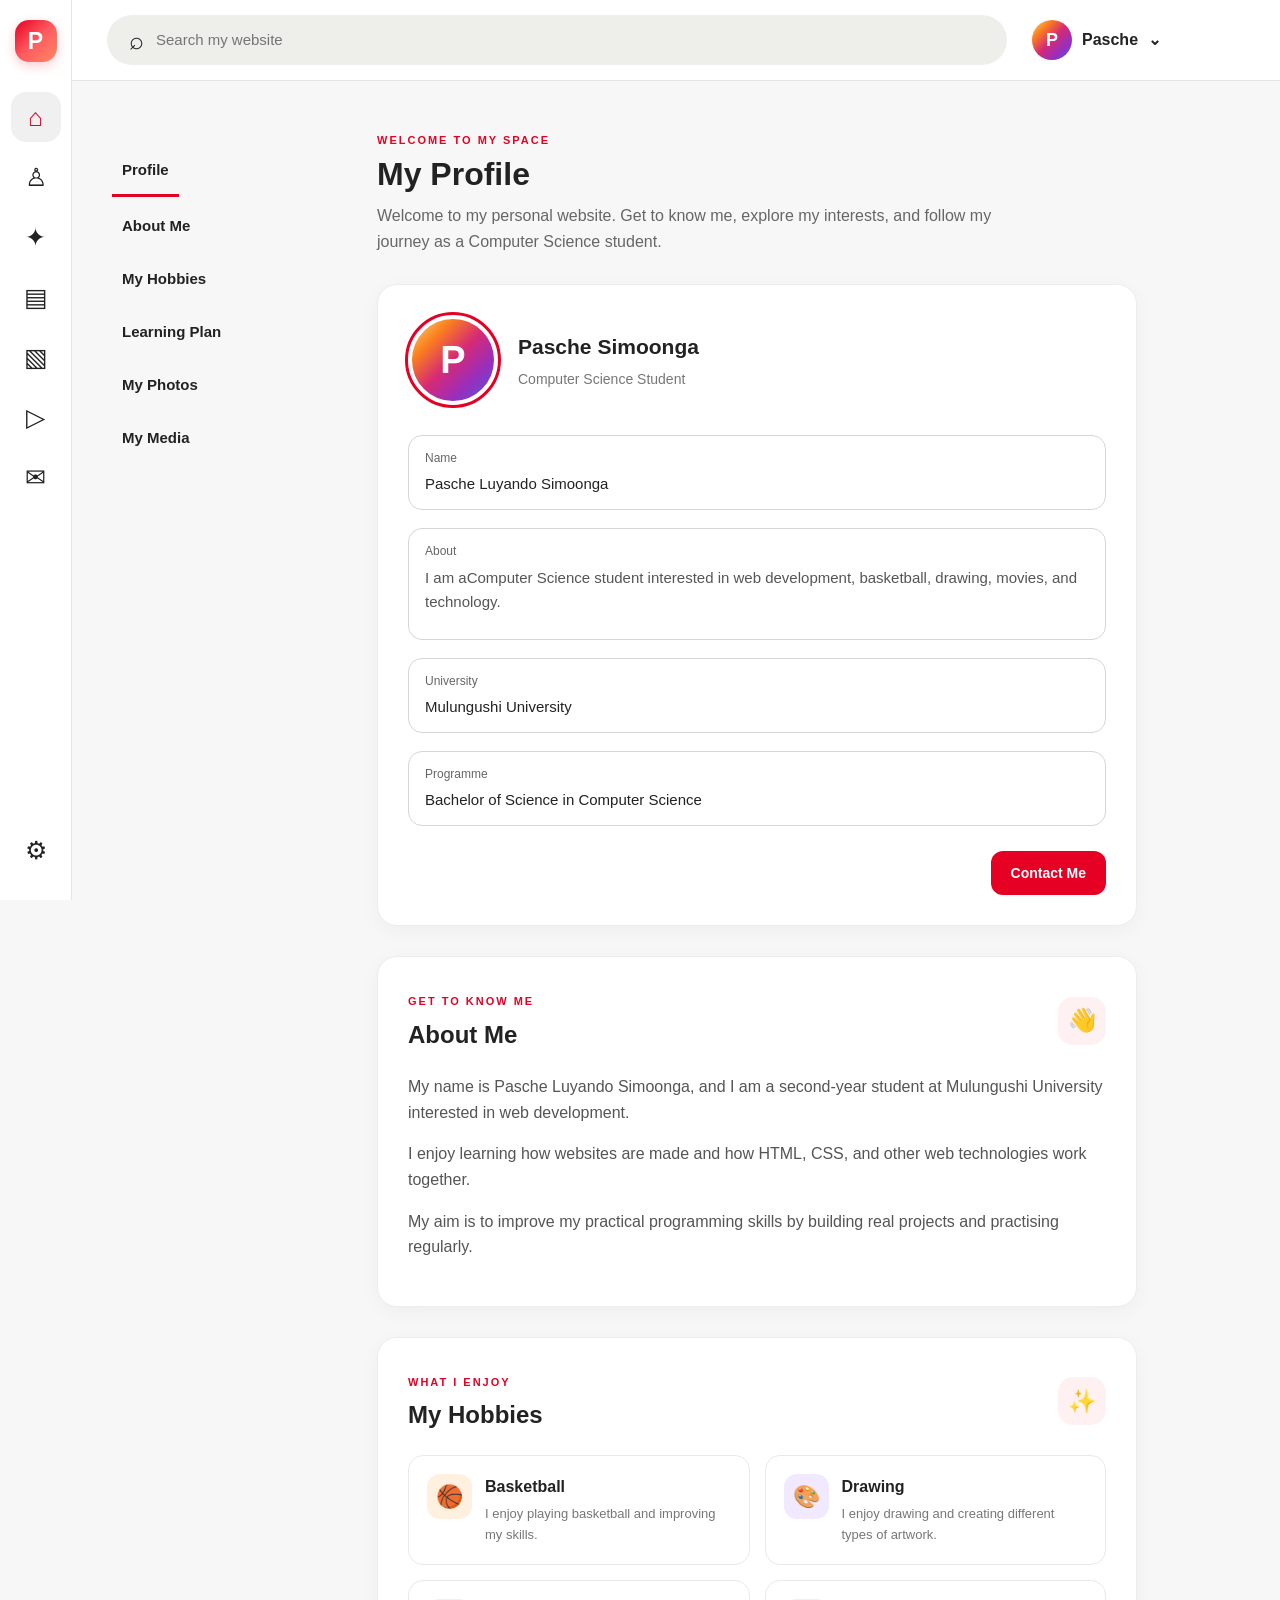
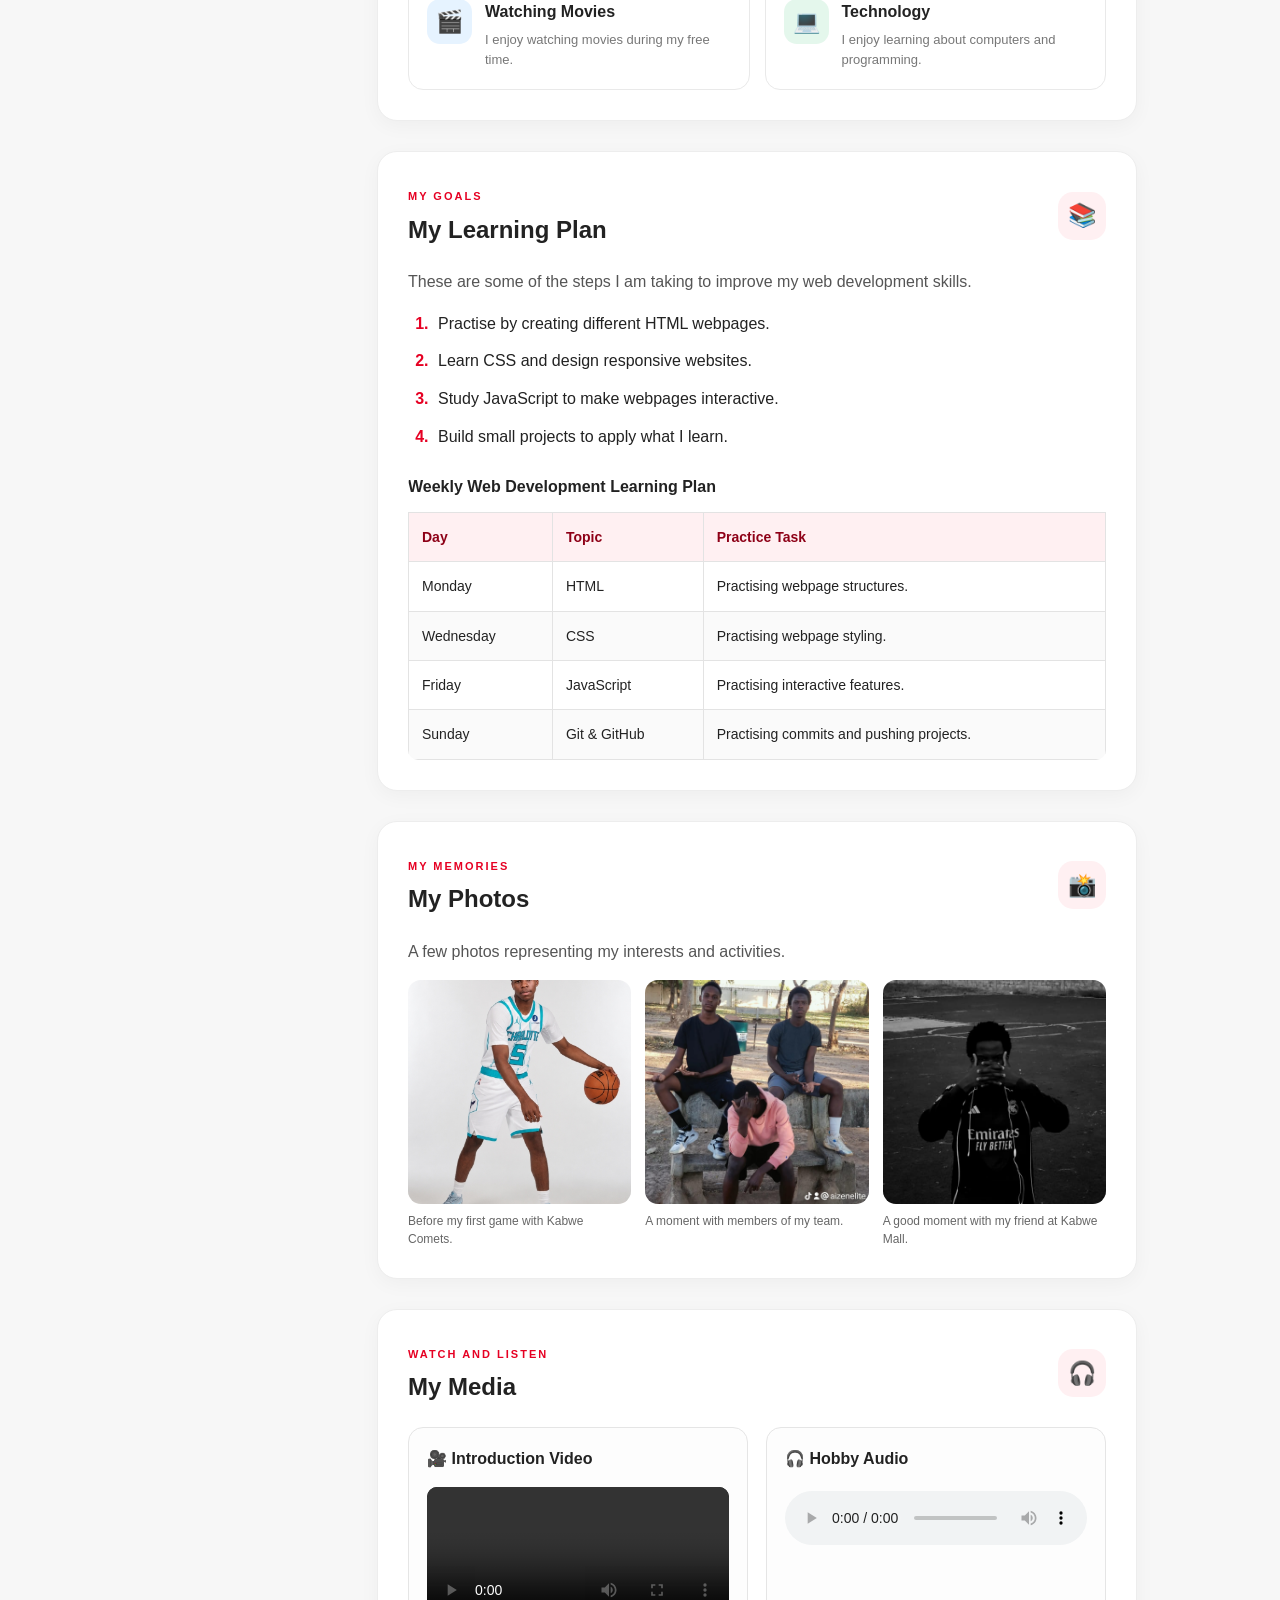
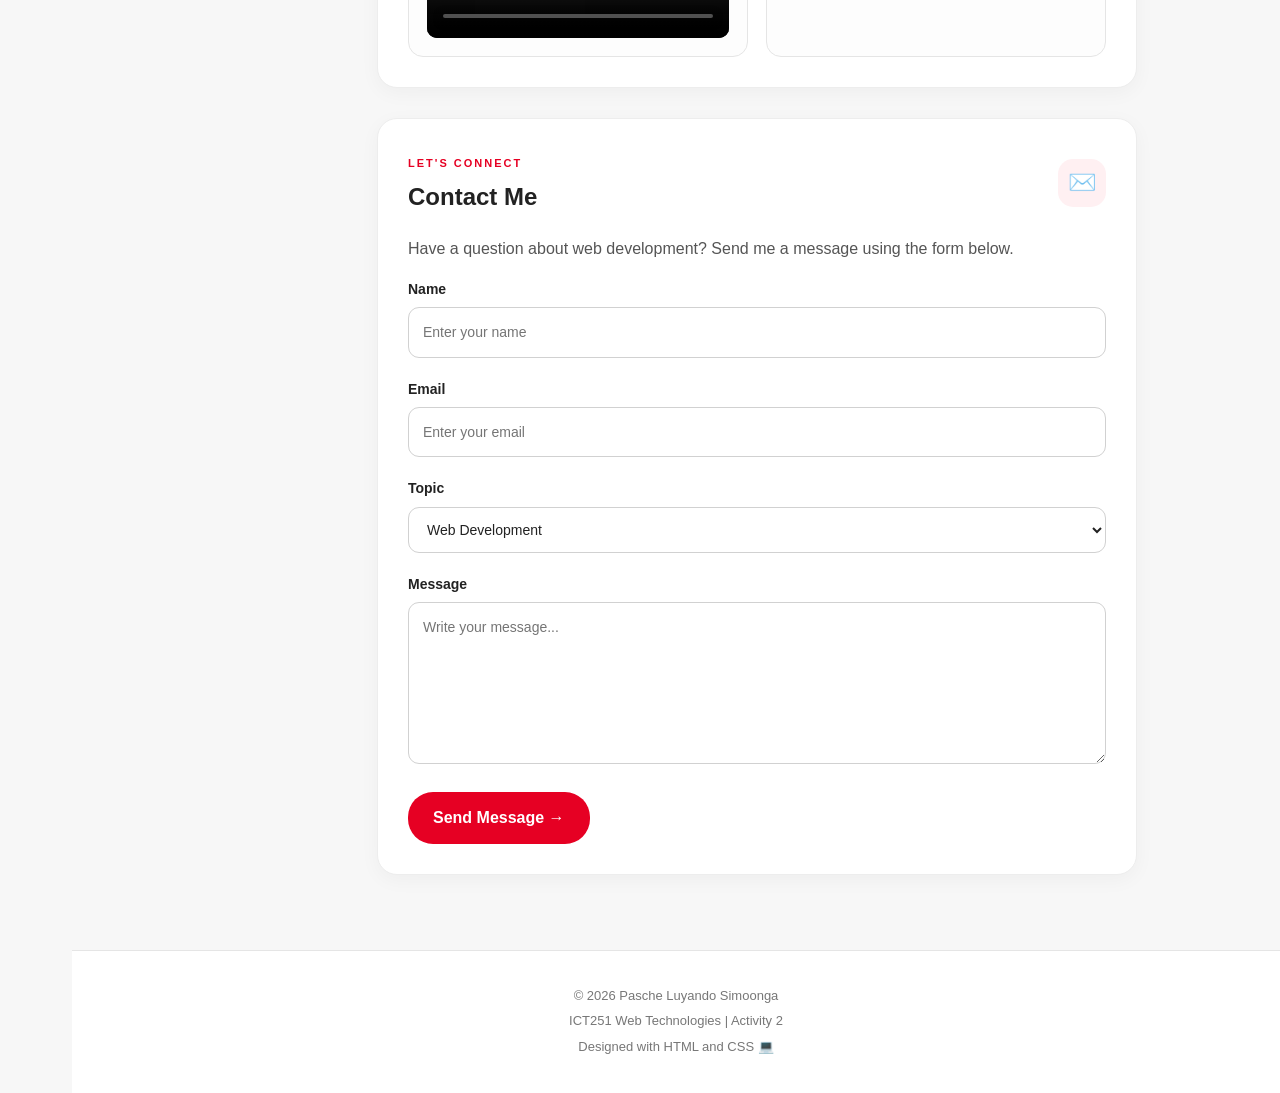
==== Pasche's Website.html @ 4d9e7ef6 "Update project" ====
<!DOCTYPE html>
<html lang="en">

<head>
    <meta charset="UTF-8">
    <meta name="viewport" content="width=device-width, initial-scale=1.0">

    <title>Pasche Simoonga | Personal Website</title>

    <!-- External CSS -->
    <link rel="stylesheet" href="css/styles.css">
</head>

<body>

    <!-- =========================
         LEFT SIDEBAR
    ========================== -->

    <aside class="sidebar">

        <div class="logo">P</div>

        <a href="#home" class="side-icon active" title="Home">⌂</a>
        <a href="#about" class="side-icon" title="About Me">♙</a>
        <a href="#hobbies" class="side-icon" title="Hobbies">✦</a>
        <a href="#learning" class="side-icon" title="Learning">▤</a>
        <a href="#photos" class="side-icon" title="Photos">▧</a>
        <a href="#media" class="side-icon" title="Media">▷</a>
        <a href="#contact" class="side-icon" title="Contact">✉</a>

        <div class="sidebar-bottom">
            <a href="#contact" class="side-icon" title="Settings">⚙</a>
        </div>

    </aside>


    <!-- =========================
         MAIN PAGE
    ========================== -->

    <div class="page">


        <!-- =========================
             TOP BAR
        ========================== -->

        <header class="topbar">

            <div class="search-box">

                <span class="search-icon">⌕</span>

                <input
                    type="search"
                    placeholder="Search my website">

            </div>

            <div class="top-profile">

                <div class="mini-profile">
                    P
                </div>

                <span class="profile-name">
                    Pasche
                </span>

                <span>⌄</span>

            </div>

        </header>


        <!-- =========================
             MAIN CONTENT
        ========================== -->

        <main class="dashboard">


            <!-- =========================
                 NAVIGATION MENU
            ========================== -->

            <aside class="settings-menu">

                <a href="#home" class="selected">
                    Profile
                </a>

                <a href="#about">
                    About Me
                </a>

                <a href="#hobbies">
                    My Hobbies
                </a>

                <a href="#learning">
                    Learning Plan
                </a>

                <a href="#photos">
                    My Photos
                </a>

                <a href="#media">
                    My Media
                </a>

                

            </aside>


            <!-- =========================
                 CONTENT AREA
            ========================== -->

            <div class="content-area">


                <!-- PAGE INTRODUCTION -->

                <div class="page-title">

                    <span class="eyebrow">
                        WELCOME TO MY SPACE
                    </span>

                    <h1>
                        My Profile
                    </h1>

                    <p>
                        Welcome to my personal website.
                        Get to know me, explore my interests,
                        and follow my journey as a Computer
                        Science student.
                    </p>

                </div>


                <!-- =========================
                     PROFILE
                ========================== -->

                <section id="home" class="profile-card">

                    <div class="profile-photo-area">

                        <div class="large-profile">
                            P
                        </div>

                        <div class="profile-heading">

                            <h2>
                                Pasche Simoonga
                            </h2>

                            <p>
                                Computer Science Student
                            </p>

                        </div>

                    </div>


                    <div class="profile-field">

                        <label>
                            Name
                        </label>

                        <div class="field-value">
                            Pasche Luyando Simoonga
                        </div>

                    </div>


                    <div class="profile-field">

                        <label>
                            About
                        </label>

                        <div class="field-value about-field">

                            I am aComputer Science student interested
                            in web development, basketball,
                            drawing, movies, and technology.

                        </div>

                    </div>


                    <div class="profile-field">

                        <label>
                            University
                        </label>

                        <div class="field-value">
                            Mulungushi University
                        </div>

                    </div>


                    <div class="profile-field">

                        <label>
                            Programme
                        </label>

                        <div class="field-value">

                            Bachelor of Science in
                            Computer Science

                        </div>

                    </div>


                    <div class="profile-buttons">

                        

                        <a href="#contact" class="save-button">
                            Contact Me
                        </a>

                    </div>

                </section>


                <!-- =========================
                     ABOUT ME
                ========================== -->

                <section id="about" class="information-card">

                    <div class="card-heading">

                        <div>

                            <span class="eyebrow">
                                GET TO KNOW ME
                            </span>

                            <h2>
                                About Me
                            </h2>

                        </div>

                        <span class="heading-icon">
                            👋
                        </span>

                    </div>


                    <p>
                        My name is Pasche Luyando Simoonga,
                        and I am a second-year student at
                        Mulungushi University interested in
                        web development.
                    </p>

                    <p>
                        I enjoy learning how websites are made
                        and how HTML, CSS, and other web
                        technologies work together.
                    </p>

                    <p>
                        My aim is to improve my practical
                        programming skills by building real
                        projects and practising regularly.
                    </p>

                </section>


                <!-- =========================
                     HOBBIES
                ========================== -->

                <section id="hobbies" class="information-card">

                    <div class="card-heading">

                        <div>

                            <span class="eyebrow">
                                WHAT I ENJOY
                            </span>

                            <h2>
                                My Hobbies
                            </h2>

                        </div>

                        <span class="heading-icon">
                            ✨
                        </span>

                    </div>


                    <div class="hobby-grid">


                        <article class="hobby">

                            <div class="hobby-icon basketball">
                                🏀
                            </div>

                            <div>

                                <h3>
                                    Basketball
                                </h3>

                                <p>
                                    I enjoy playing basketball
                                    and improving my skills.
                                </p>

                            </div>

                        </article>


                        <article class="hobby">

                            <div class="hobby-icon drawing">
                                🎨
                            </div>

                            <div>

                                <h3>
                                    Drawing
                                </h3>

                                <p>
                                    I enjoy drawing and creating
                                    different types of artwork.
                                </p>

                            </div>

                        </article>


                        <article class="hobby">

                            <div class="hobby-icon movies">
                                🎬
                            </div>

                            <div>

                                <h3>
                                    Watching Movies
                                </h3>

                                <p>
                                    I enjoy watching movies
                                    during my free time.
                                </p>

                            </div>

                        </article>


                        <article class="hobby">

                            <div class="hobby-icon technology">
                                💻
                            </div>

                            <div>

                                <h3>
                                    Technology
                                </h3>

                                <p>
                                    I enjoy learning about
                                    computers and programming.
                                </p>

                            </div>

                        </article>

                    </div>

                </section>


                <!-- =========================
                     LEARNING PLAN
                ========================== -->

                <section id="learning" class="information-card">

                    <div class="card-heading">

                        <div>

                            <span class="eyebrow">
                                MY GOALS
                            </span>

                            <h2>
                                My Learning Plan
                            </h2>

                        </div>

                        <span class="heading-icon">
                            📚
                        </span>

                    </div>


                    <p>
                        These are some of the steps I am taking
                        to improve my web development skills.
                    </p>


                    <ol class="learning-list">

                        <li>
                            Practise by creating different
                            HTML webpages.
                        </li>

                        <li>
                            Learn CSS and design responsive
                            websites.
                        </li>

                        <li>
                            Study JavaScript to make webpages
                            interactive.
                        </li>

                        <li>
                            Build small projects to apply
                            what I learn.
                        </li>

                    </ol>


                    <div class="table-container">

                        <table>

                            <caption>
                                Weekly Web Development
                                Learning Plan
                            </caption>

                            <thead>

                                <tr>

                                    <th>Day</th>

                                    <th>Topic</th>

                                    <th>Practice Task</th>

                                </tr>

                            </thead>


                            <tbody>

                                <tr>

                                    <td>
                                        Monday
                                    </td>

                                    <td>
                                        HTML
                                    </td>

                                    <td>
                                        Practising webpage
                                        structures.
                                    </td>

                                </tr>


                                <tr>

                                    <td>
                                        Wednesday
                                    </td>

                                    <td>
                                        CSS
                                    </td>

                                    <td>
                                        Practising webpage
                                        styling.
                                    </td>

                                </tr>


                                <tr>

                                    <td>
                                        Friday
                                    </td>

                                    <td>
                                        JavaScript
                                    </td>

                                    <td>
                                        Practising interactive
                                        features.
                                    </td>

                                </tr>


                                <tr>

                                    <td>
                                        Sunday
                                    </td>

                                    <td>
                                        Git & GitHub
                                    </td>

                                    <td>
                                        Practising commits and
                                        pushing projects.
                                    </td>

                                </tr>

                            </tbody>

                        </table>

                    </div>

                </section>


                <!-- =========================
                     PHOTOS
                ========================== -->

                <section id="photos" class="information-card">

                    <div class="card-heading">

                        <div>

                            <span class="eyebrow">
                                MY MEMORIES
                            </span>

                            <h2>
                                My Photos
                            </h2>

                        </div>

                        <span class="heading-icon">
                            📸
                        </span>

                    </div>


                    <p>
                        A few photos representing my interests
                        and activities.
                    </p>


                    <div class="photo-grid">


                        <figure>

                            <img
                                src="images/Pasche.jpeg"
                                alt="Pasche before his first basketball game">

                            <figcaption>
                                Before my first game
                                with Kabwe Comets.
                            </figcaption>

                        </figure>


                        <figure>

                            <img
                                src="images/Pasche2.jpeg"
                                alt="Pasche with members of his basketball team">

                            <figcaption>
                                A moment with members
                                of my team.
                            </figcaption>

                        </figure>


                        <figure>

                            <img
                                src="images/Pasche3.jpeg"
                                alt="Pasche with his friend at Kabwe Mall">

                            <figcaption>
                                A good moment with
                                my friend at Kabwe Mall.
                            </figcaption>

                        </figure>

                    </div>

                </section>


                <!-- =========================
                     MEDIA
                ========================== -->

                <section id="media" class="information-card">

                    <div class="card-heading">

                        <div>

                            <span class="eyebrow">
                                WATCH AND LISTEN
                            </span>

                            <h2>
                                My Media
                            </h2>

                        </div>

                        <span class="heading-icon">
                            🎧
                        </span>

                    </div>


                    <div class="media-grid">


                        <div class="media-box">

                            <h3>
                                🎥 Introduction Video
                            </h3>

                            <video controls>

                                <source
                                    src="videos/Intro.mp4"
                                    type="video/mp4">

                                Your browser does not
                                support video playback.

                            </video>

                        </div>


                        <div class="media-box">

                            <h3>
                                🎧 Hobby Audio
                            </h3>

                            <audio controls>

                                <source
                                    src="videos/Hobbies.aac"
                                    type="audio/aac">

                                Your browser does not
                                support audio playback.

                            </audio>

                        </div>

                    </div>

                </section>


                <!-- =========================
                     CONTACT
                ========================== -->

                <section id="contact" class="information-card">

                    <div class="card-heading">

                        <div>

                            <span class="eyebrow">
                                LET'S CONNECT
                            </span>

                            <h2>
                                Contact Me
                            </h2>

                        </div>

                        <span class="heading-icon">
                            ✉️
                        </span>

                    </div>


                    <p>
                        Have a question about web development?
                        Send me a message using the form below.
                    </p>


                    <form action="#" method="post">


                        <div class="form-group">

                            <label for="name">
                                Name
                            </label>

                            <input
                                type="text"
                                id="name"
                                name="name"
                                placeholder="Enter your name"
                                required>

                        </div>


                        <div class="form-group">

                            <label for="email">
                                Email
                            </label>

                            <input
                                type="email"
                                id="email"
                                name="email"
                                placeholder="Enter your email"
                                required>

                        </div>


                        <div class="form-group">

                            <label for="topic">
                                Topic
                            </label>

                            <select
                                id="topic"
                                name="topic">

                                <option value="web-development">
                                    Web Development
                                </option>

                                <option value="html">
                                    HTML
                                </option>

                                <option value="css">
                                    CSS
                                </option>

                                <option value="javascript">
                                    JavaScript
                                </option>

                                <option value="other">
                                    Other
                                </option>

                            </select>

                        </div>


                        <div class="form-group">

                            <label for="message">
                                Message
                            </label>

                            <textarea
                                id="message"
                                name="message"
                                rows="6"
                                placeholder="Write your message..."
                                required></textarea>

                        </div>


                        <button
                            type="submit"
                            class="send-button">

                            Send Message →

                        </button>

                    </form>

                </section>

            </div>

        </main>


        <!-- =========================
             FOOTER
        ========================== -->

        <footer>

            <p>
                © 2026 Pasche Luyando Simoonga
            </p>

            <p>
                ICT251 Web Technologies |
                Activity 2
            </p>

            <p>
                Designed with HTML and CSS 💻
            </p>

        </footer>

    </div>

</body>

</html>
---- css/styles.css ----
/* ==========================================
   PASCHE SIMOONGA
   PERSONAL WEBSITE
   PINTEREST-INSPIRED DESIGN
========================================== */


/* ==========================================
   GENERAL SETTINGS
========================================== */

* {
    box-sizing: border-box;
}

html {
    scroll-behavior: smooth;
    scroll-padding-top: 100px;
}

body {
    margin: 0;

    font-family:
        Arial,
        Helvetica,
        sans-serif;

    color: #222;

    background: #f7f7f7;

    line-height: 1.6;
}

a {
    transition: 0.2s ease;
}

button,
input,
select,
textarea {
    font: inherit;
}


/* ==========================================
   LEFT SIDEBAR
========================================== */

.sidebar {
    position: fixed;

    left: 0;
    top: 0;
    bottom: 0;

    width: 72px;

    background: white;

    border-right: 1px solid #e5e5e5;

    display: flex;

    flex-direction: column;

    align-items: center;

    padding: 20px 0;

    z-index: 1000;
}


/* LOGO */

.logo {
    width: 42px;
    height: 42px;

    border-radius: 14px;

    display: flex;

    justify-content: center;
    align-items: center;

    margin-bottom: 25px;

    color: white;

    font-size: 23px;

    font-weight: bold;

    background:
        linear-gradient(
            135deg,
            #e60023,
            #ff5a5f,
            #ff8a65
        );

    box-shadow:
        0 4px 12px
        rgba(230, 0, 35, 0.2);
}


/* SIDEBAR ICONS */

.side-icon {
    width: 50px;
    height: 50px;

    margin: 5px 0;

    border-radius: 15px;

    display: flex;

    justify-content: center;
    align-items: center;

    color: #222;

    text-decoration: none;

    font-size: 25px;

    transition: 0.2s;
}

.side-icon:hover {
    background: #f0f0f0;

    transform: scale(1.05);
}

.side-icon.active {
    background: #f0f0f0;

    color: #e60023;
}

.sidebar-bottom {
    margin-top: auto;
}


/* ==========================================
   MAIN PAGE
========================================== */

.page {
    margin-left: 72px;

    min-height: 100vh;
}


/* ==========================================
   TOP BAR
========================================== */

.topbar {
    min-height: 80px;

    background: white;

    border-bottom: 1px solid #e5e5e5;

    display: flex;

    align-items: center;

    gap: 25px;

    padding: 15px 35px;

    position: sticky;

    top: 0;

    z-index: 900;
}


/* SEARCH */

.search-box {
    height: 50px;

    flex: 1;

    max-width: 900px;

    background: #eeeeeb;

    border: 2px solid transparent;

    border-radius: 25px;

    display: flex;

    align-items: center;

    padding: 0 20px;

    transition: 0.2s;
}

.search-box:focus-within {
    background: white;

    border-color: #777;
}

.search-icon {
    font-size: 25px;

    margin-right: 10px;
}

.search-box input {
    border: none;

    outline: none;

    background: transparent;

    width: 100%;

    font-size: 15px;
}


/* TOP PROFILE */

.top-profile {
    display: flex;

    align-items: center;

    gap: 10px;

    white-space: nowrap;

    font-weight: 600;
}

.mini-profile {
    width: 40px;
    height: 40px;

    border-radius: 50%;

    display: flex;

    justify-content: center;
    align-items: center;

    color: white;

    font-weight: bold;

    font-size: 18px;

    background:
        linear-gradient(
            135deg,
            #feda75,
            #fa7e1e,
            #d62976,
            #962fbf,
            #4f5bd5
        );
}


/* ==========================================
   DASHBOARD
========================================== */

.dashboard {
    display: grid;

    grid-template-columns:
        220px minmax(0, 1fr);

    gap: 45px;

    max-width: 1300px;

    margin: 0 auto;

    padding: 45px 40px;
}


/* ==========================================
   INNER NAVIGATION
========================================== */

.settings-menu {
    display: flex;

    flex-direction: column;

    gap: 5px;

    padding-top: 20px;
}

.settings-menu a {
    color: #222;

    text-decoration: none;

    font-size: 15px;

    font-weight: 600;

    padding: 12px 10px;

    border-radius: 8px;
}

.settings-menu a:hover {
    background: #eeeeeb;
}

.settings-menu a.selected {
    border-bottom:
        3px solid #e60023;

    border-radius: 0;

    width: fit-content;
}


/* ==========================================
   CONTENT AREA
========================================== */

.content-area {
    width: 100%;

    max-width: 760px;

    min-width: 0;
}


/* PAGE TITLE */

.page-title {
    margin-bottom: 30px;
}

.eyebrow {
    display: inline-block;

    color: #e60023;

    font-size: 11px;

    font-weight: bold;

    letter-spacing: 2px;

    margin-bottom: 5px;
}

.page-title h1 {
    font-size: 32px;

    line-height: 1.2;

    margin: 0 0 10px;
}

.page-title p {
    margin: 0;

    color: #666;

    max-width: 620px;
}


/* ==========================================
   PROFILE CARD
========================================== */

.profile-card {
    background: white;

    border: 1px solid #ededed;

    border-radius: 20px;

    padding: 30px;

    margin-bottom: 30px;

    box-shadow:
        0 5px 20px
        rgba(0, 0, 0, 0.04);
}

.profile-photo-area {
    display: flex;

    align-items: center;

    gap: 20px;

    margin-bottom: 30px;
}


/* PROFILE PHOTO */

.large-profile {
    width: 90px;
    height: 90px;

    flex-shrink: 0;

    border-radius: 50%;

    border: 4px solid white;

    outline:
        3px solid #e60023;

    display: flex;

    justify-content: center;
    align-items: center;

    color: white;

    font-size: 38px;

    font-weight: bold;

    background:
        linear-gradient(
            135deg,
            #feda75,
            #fa7e1e,
            #d62976,
            #962fbf,
            #4f5bd5
        );
}

.profile-heading h2 {
    margin: 0;

    font-size: 21px;
}

.profile-heading p {
    margin: 4px 0 0;

    color: #777;

    font-size: 14px;
}


/* ==========================================
   PROFILE FIELDS
========================================== */

.profile-field {
    border:
        1px solid #d6d6d6;

    border-radius: 14px;

    padding: 13px 16px;

    margin-bottom: 18px;

    background: white;

    transition: 0.2s;
}

.profile-field:hover {
    border-color: #999;
}

.profile-field label {
    display: block;

    color: #666;

    font-size: 12px;

    margin-bottom: 4px;
}

.field-value {
    font-size: 15px;

    overflow-wrap: anywhere;
}

.about-field {
    color: #555;

    min-height: 60px;
}


/* ==========================================
   PROFILE BUTTONS
========================================== */

.profile-buttons {
    display: flex;

    justify-content: flex-end;

    flex-wrap: wrap;

    gap: 12px;

    margin-top: 25px;
}

.reset-button,
.save-button {
    display: inline-block;

    text-decoration: none;

    text-align: center;

    border: none;

    padding: 11px 20px;

    border-radius: 12px;

    font-size: 14px;

    font-weight: bold;

    cursor: pointer;
}

.reset-button {
    background: #eeeeeb;

    color: #444;
}

.reset-button:hover {
    background: #deded9;
}

.save-button {
    background: #e60023;

    color: white;
}

.save-button:hover {
    background: #bd001c;

    transform: translateY(-2px);
}


/* ==========================================
   INFORMATION CARDS
========================================== */

.information-card {
    background: white;

    border: 1px solid #ededed;

    border-radius: 20px;

    padding: 30px;

    margin-bottom: 30px;

    box-shadow:
        0 5px 20px
        rgba(0, 0, 0, 0.04);
}

.card-heading {
    display: flex;

    justify-content: space-between;

    align-items: center;

    gap: 15px;

    margin-bottom: 20px;
}

.card-heading h2 {
    margin: 0;

    font-size: 24px;
}

.heading-icon {
    width: 48px;
    height: 48px;

    flex-shrink: 0;

    border-radius: 15px;

    display: flex;

    justify-content: center;
    align-items: center;

    background: #fff0f2;

    font-size: 23px;
}

.information-card > p {
    color: #555;
}


/* ==========================================
   HOBBIES
========================================== */

.hobby-grid {
    display: grid;

    grid-template-columns:
        repeat(2, minmax(0, 1fr));

    gap: 15px;
}

.hobby {
    display: flex;

    align-items: flex-start;

    gap: 13px;

    padding: 18px;

    border:
        1px solid #e9e9e9;

    border-radius: 15px;

    background: white;

    transition: 0.25s;
}

.hobby:hover {
    border-color: #f0b6c0;

    background: #fff9fa;

    transform: translateY(-3px);

    box-shadow:
        0 8px 18px
        rgba(0, 0, 0, 0.05);
}

.hobby-icon {
    width: 45px;
    height: 45px;

    flex-shrink: 0;

    border-radius: 13px;

    display: flex;

    justify-content: center;
    align-items: center;

    font-size: 22px;
}

.basketball {
    background: #fff0df;
}

.drawing {
    background: #f1e9ff;
}

.movies {
    background: #e6f3ff;
}

.technology {
    background: #e4f7ec;
}

.hobby h3 {
    margin: 0;

    font-size: 16px;
}

.hobby p {
    margin: 5px 0 0;

    color: #777;

    font-size: 13px;
}


/* ==========================================
   LEARNING PLAN
========================================== */

.learning-list {
    padding-left: 25px;
}

.learning-list li {
    margin-bottom: 12px;

    padding-left: 5px;
}

.learning-list li::marker {
    color: #e60023;

    font-weight: bold;
}

.table-container {
    overflow-x: auto;

    margin-top: 25px;

    border-radius: 10px;
}

table {
    width: 100%;

    min-width: 550px;

    border-collapse: collapse;

    background: white;
}

caption {
    text-align: left;

    font-weight: bold;

    padding-bottom: 12px;
}

th,
td {
    padding: 13px;

    border: 1px solid #e3e3e3;

    text-align: left;

    font-size: 14px;
}

th {
    background: #fff0f2;

    color: #8e0017;
}

tbody tr:nth-child(even) {
    background: #fafafa;
}

tbody tr:hover {
    background: #fff5f6;
}


/* ==========================================
   PHOTOS
========================================== */

.photo-grid {
    display: grid;

    grid-template-columns:
        repeat(3, minmax(0, 1fr));

    gap: 14px;
}

.photo-grid figure {
    min-width: 0;

    margin: 0;
}

.photo-grid img {
    display: block;

    width: 100%;

    aspect-ratio: 1 / 1;

    object-fit: cover;

    border-radius: 13px;

    background: #eeeeee;

    transition: 0.3s;
}

.photo-grid img:hover {
    transform: scale(1.03);

    box-shadow:
        0 8px 20px
        rgba(0, 0, 0, 0.15);
}

.photo-grid figcaption {
    color: #666;

    font-size: 12px;

    line-height: 1.5;

    margin-top: 8px;
}


/* ==========================================
   MEDIA
========================================== */

.media-grid {
    display: grid;

    grid-template-columns:
        repeat(2, minmax(0, 1fr));

    gap: 18px;
}

.media-box {
    min-width: 0;

    border:
        1px solid #e5e5e5;

    border-radius: 15px;

    padding: 18px;

    background: #fdfdfd;
}

.media-box h3 {
    margin-top: 0;

    font-size: 16px;
}

video {
    display: block;

    width: 100%;

    max-height: 350px;

    border-radius: 10px;

    background: #111;
}

audio {
    display: block;

    width: 100%;

    margin-top: 20px;
}


/* ==========================================
   CONTACT FORM
========================================== */

.form-group {
    margin-bottom: 20px;
}

.form-group label {
    display: block;

    margin-bottom: 7px;

    font-weight: bold;

    font-size: 14px;
}

.form-group input,
.form-group select,
.form-group textarea {
    width: 100%;

    padding: 13px 14px;

    border:
        1px solid #d1d1d1;

    border-radius: 11px;

    outline: none;

    background: white;

    font-size: 14px;

    color: #222;

    transition: 0.2s;
}

.form-group input:focus,
.form-group select:focus,
.form-group textarea:focus {
    border-color: #e60023;

    box-shadow:
        0 0 0 3px
        rgba(230, 0, 35, 0.1);
}

.form-group textarea {
    resize: vertical;
}


/* SEND BUTTON */

.send-button {
    border: none;

    border-radius: 25px;

    padding: 13px 25px;

    background: #e60023;

    color: white;

    font-weight: bold;

    cursor: pointer;

    transition: 0.2s;
}

.send-button:hover {
    background: #bd001c;

    transform: translateY(-2px);
}


/* ==========================================
   FOOTER
========================================== */

footer {
    text-align: center;

    padding: 30px 20px;

    color: #777;

    background: white;

    border-top:
        1px solid #e5e5e5;

    font-size: 13px;
}

footer p {
    margin: 5px;
}


/* ==========================================
   RESPONSIVE DESIGN
========================================== */

@media (max-width: 1000px) {

    .dashboard {
        grid-template-columns:
            180px minmax(0, 1fr);

        gap: 25px;

        padding: 35px 25px;
    }

    .topbar {
        padding: 15px 25px;
    }

    .profile-card,
    .information-card {
        padding: 25px;
    }
}


@media (max-width: 750px) {

    .dashboard {
        grid-template-columns: 1fr;

        gap: 20px;

        padding: 25px 20px;
    }

    .settings-menu {
        flex-direction: row;

        gap: 8px;

        overflow-x: auto;

        padding:
            0 0 12px;

        border-bottom:
            1px solid #e5e5e5;
    }

    .settings-menu a {
        white-space: nowrap;

        font-size: 13px;
    }

    .settings-menu a.selected {
        width: auto;
    }

    .content-area {
        max-width: 100%;
    }

    .hobby-grid {
        grid-template-columns: 1fr 1fr;
    }
}


@media (max-width: 550px) {

    .sidebar {
        width: 58px;

        padding-top: 15px;
    }

    .logo {
        width: 36px;
        height: 36px;

        font-size: 20px;

        margin-bottom: 18px;
    }

    .side-icon {
        width: 43px;
        height: 43px;

        font-size: 22px;
    }

    .page {
        margin-left: 58px;
    }

    .topbar {
        min-height: 65px;

        padding: 10px;

        gap: 10px;
    }

    .search-box {
        height: 42px;

        padding: 0 12px;
    }

    .search-box input {
        font-size: 13px;
    }

    .search-icon {
        font-size: 20px;

        margin-right: 5px;
    }

    .top-profile {
        gap: 5px;
    }

    .top-profile .profile-name,
    .top-profile > span:last-child {
        display: none;
    }

    .mini-profile {
        width: 34px;
        height: 34px;
    }

    .dashboard {
        padding: 22px 12px;
    }

    .page-title h1 {
        font-size: 27px;
    }

    .profile-card,
    .information-card {
        padding: 18px;

        border-radius: 15px;

        margin-bottom: 20px;
    }

    .profile-photo-area {
        gap: 15px;
    }

    .large-profile {
        width: 70px;
        height: 70px;

        font-size: 30px;
    }

    .profile-heading h2 {
        font-size: 17px;
    }

    .profile-buttons {
        justify-content: stretch;
    }

    .profile-buttons a {
        flex: 1;

        padding: 10px 8px;

        font-size: 12px;
    }

    .hobby-grid,
    .media-grid {
        grid-template-columns: 1fr;
    }

    .photo-grid {
        grid-template-columns:
            repeat(2, minmax(0, 1fr));
    }

    .card-heading h2 {
        font-size: 21px;
    }

    .heading-icon {
        width: 40px;
        height: 40px;
    }

    th,
    td {
        padding: 10px;

        font-size: 12px;
    }
}
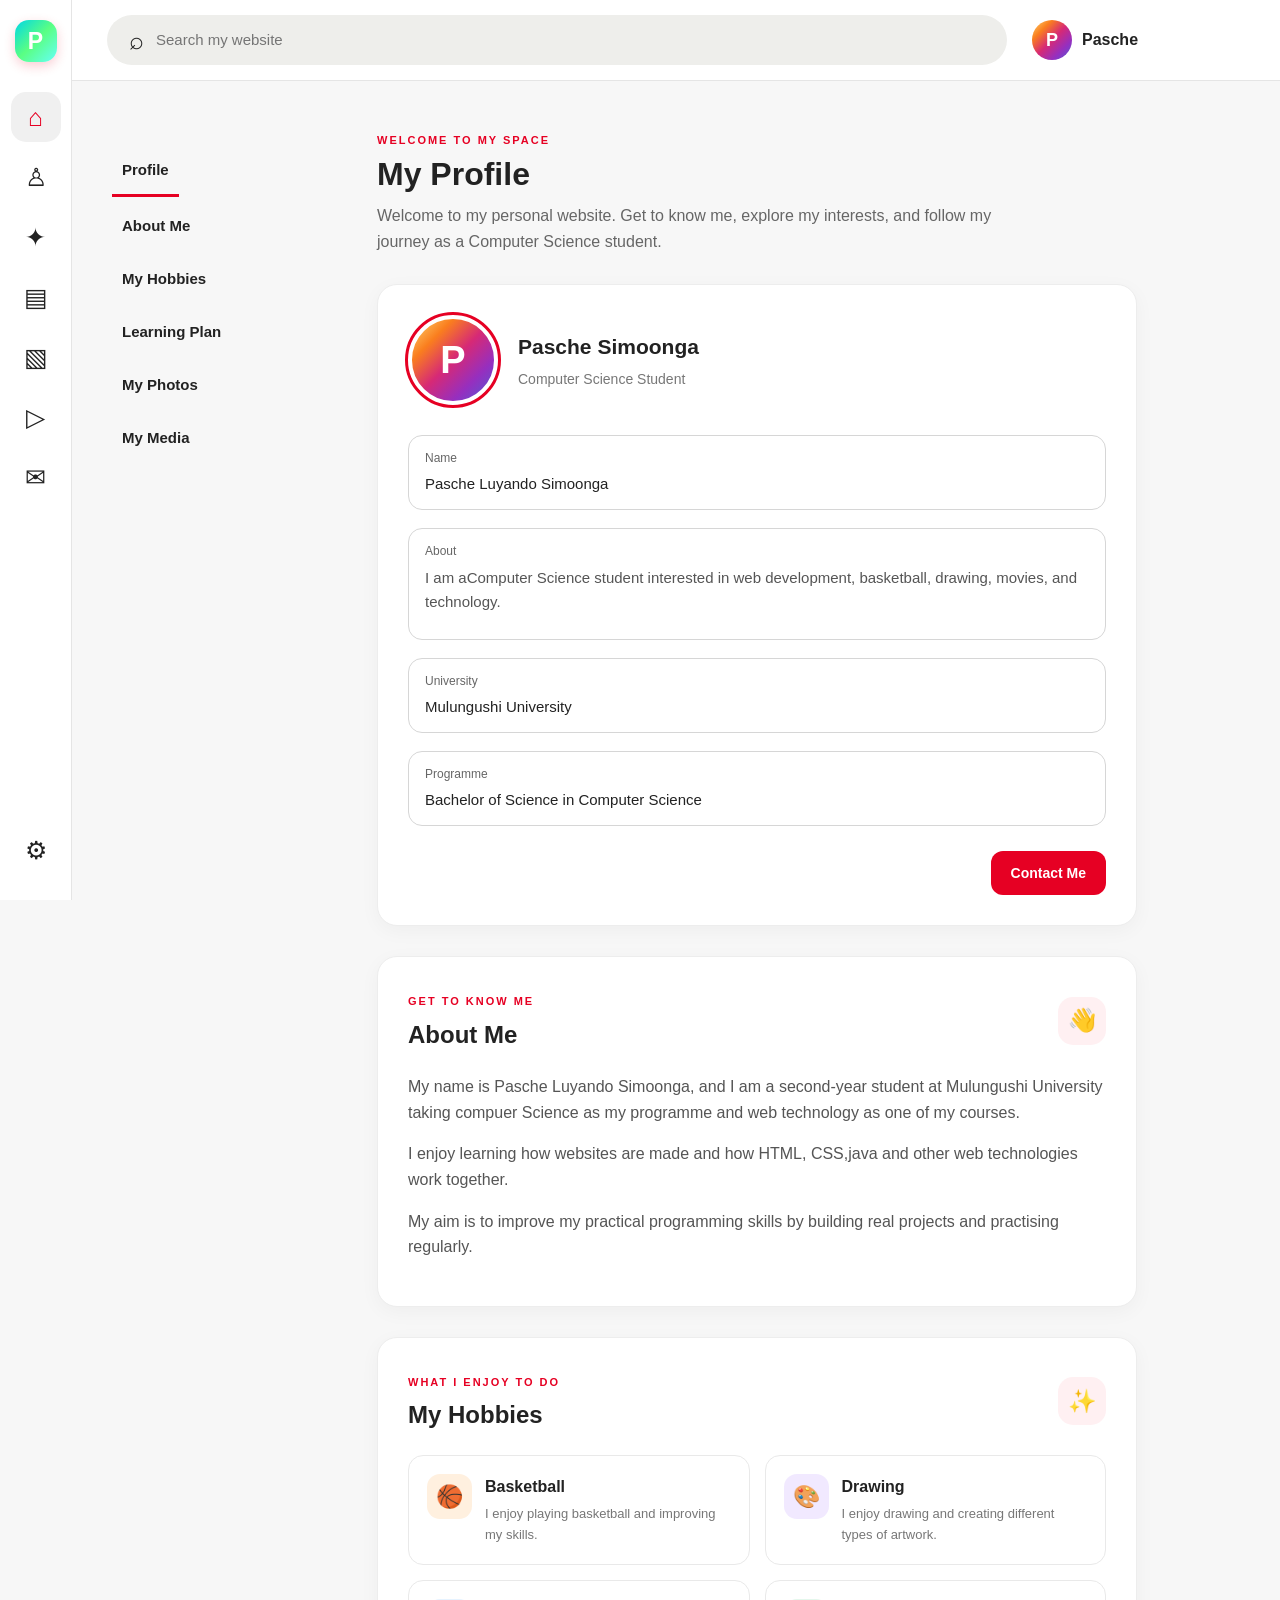
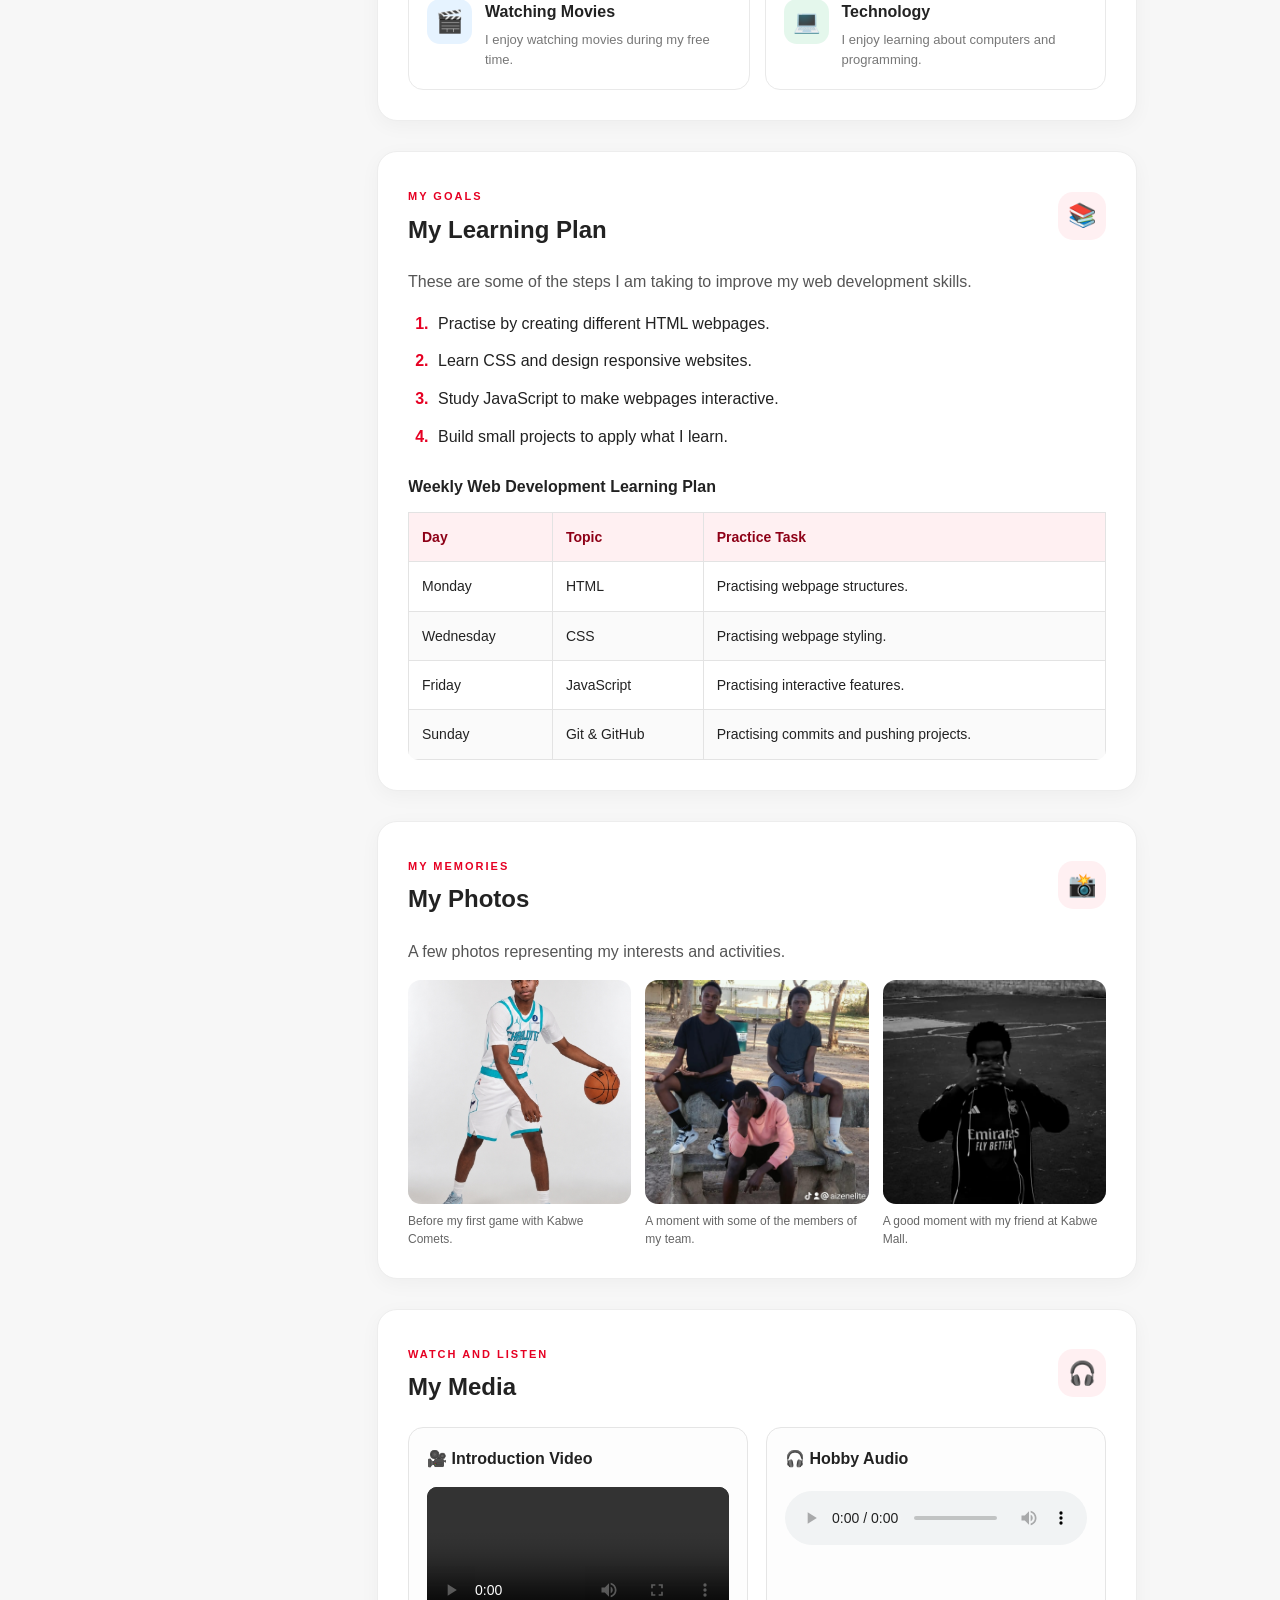
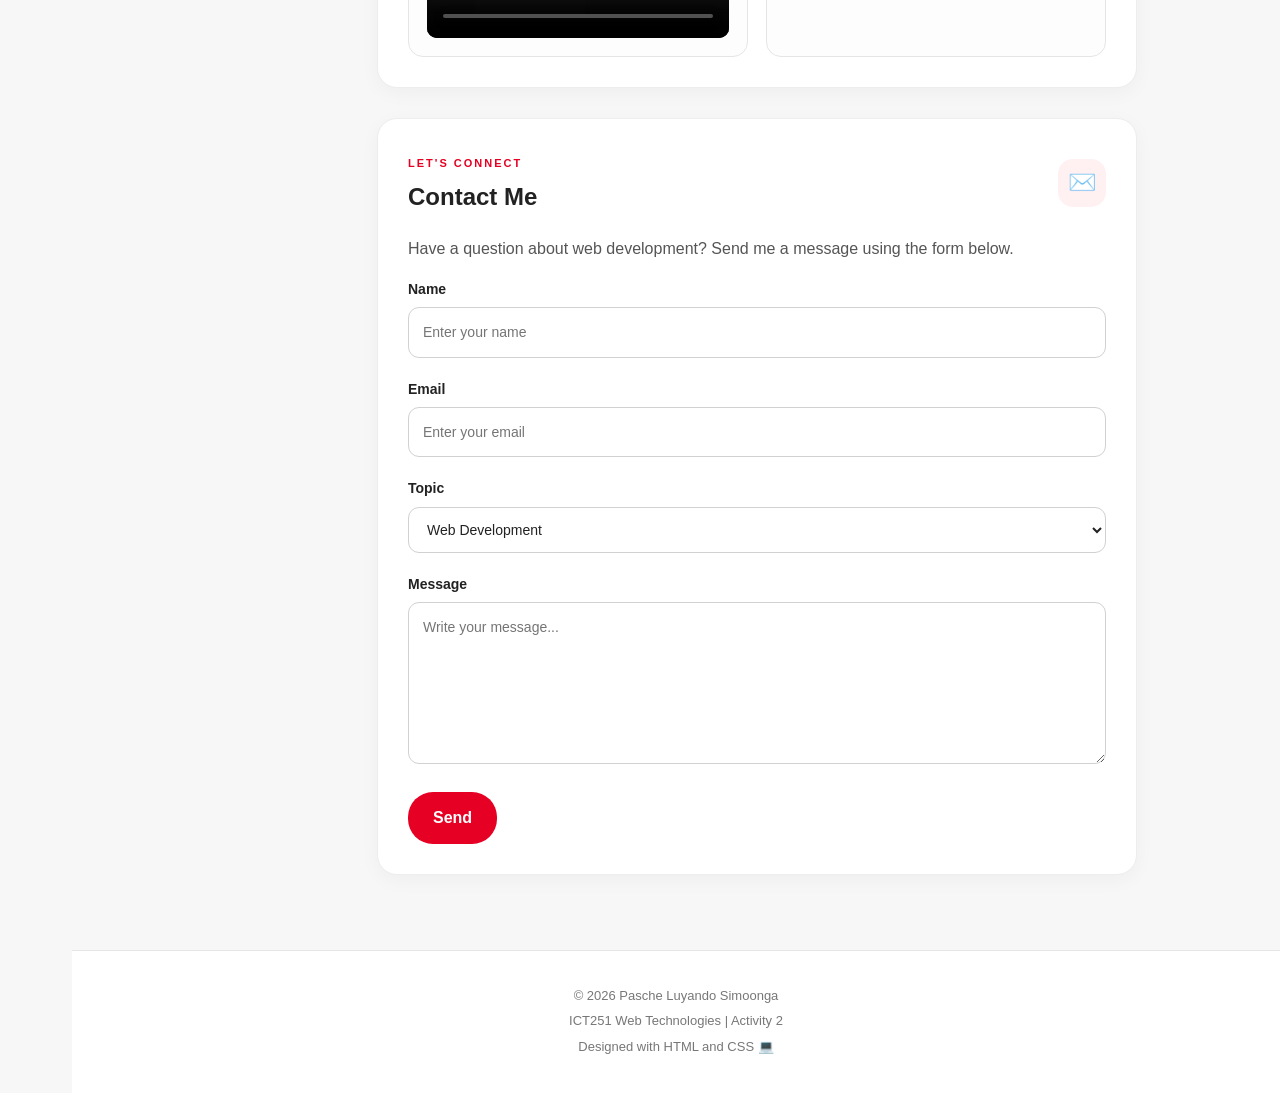
==== commit e39b42b6: "Add Activity 3 interactive features and set index.html" ====
--- a/Pasche's Website.html
+++ b/Pasche's Website.html
@@ -69,7 +69,7 @@
                     Pasche
                 </span>
 
-                <span>⌄</span>
+                
 
             </div>
 
@@ -276,13 +276,14 @@
                     <p>
                         My name is Pasche Luyando Simoonga,
                         and I am a second-year student at
-                        Mulungushi University interested in
-                        web development.
+                        Mulungushi University taking compuer Science 
+                        as my programme and web technology as one of 
+                        my courses.
                     </p>
 
                     <p>
                         I enjoy learning how websites are made
-                        and how HTML, CSS, and other web
+                        and how HTML, CSS,java and other web
                         technologies work together.
                     </p>
 
@@ -306,7 +307,7 @@
                         <div>
 
                             <span class="eyebrow">
-                                WHAT I ENJOY
+                                WHAT I ENJOY TO DO
                             </span>
 
                             <h2>
@@ -638,7 +639,7 @@
                                 alt="Pasche with members of his basketball team">
 
                             <figcaption>
-                                A moment with members
+                                A moment with some of the  members
                                 of my team.
                             </figcaption>
 
@@ -860,7 +861,7 @@
                             type="submit"
                             class="send-button">
 
-                            Send Message →
+                            Send
 
                         </button>
 
--- a/css/styles.css
+++ b/css/styles.css
@@ -89,7 +89,7 @@
 
     margin-bottom: 25px;
 
-    color: white;
+    color: rgb(255, 255, 255);
 
     font-size: 23px;
 
@@ -98,9 +98,9 @@
     background:
         linear-gradient(
             135deg,
-            #e60023,
-            #ff5a5f,
-            #ff8a65
+            #00d7e6,
+            #5aff83,
+            #65fff7
         );
 
     box-shadow:
@@ -213,7 +213,7 @@
 }
 
 .search-box:focus-within {
-    background: white;
+    background: rgba(90, 220, 243, 0.671);
 
     border-color: #777;
 }
